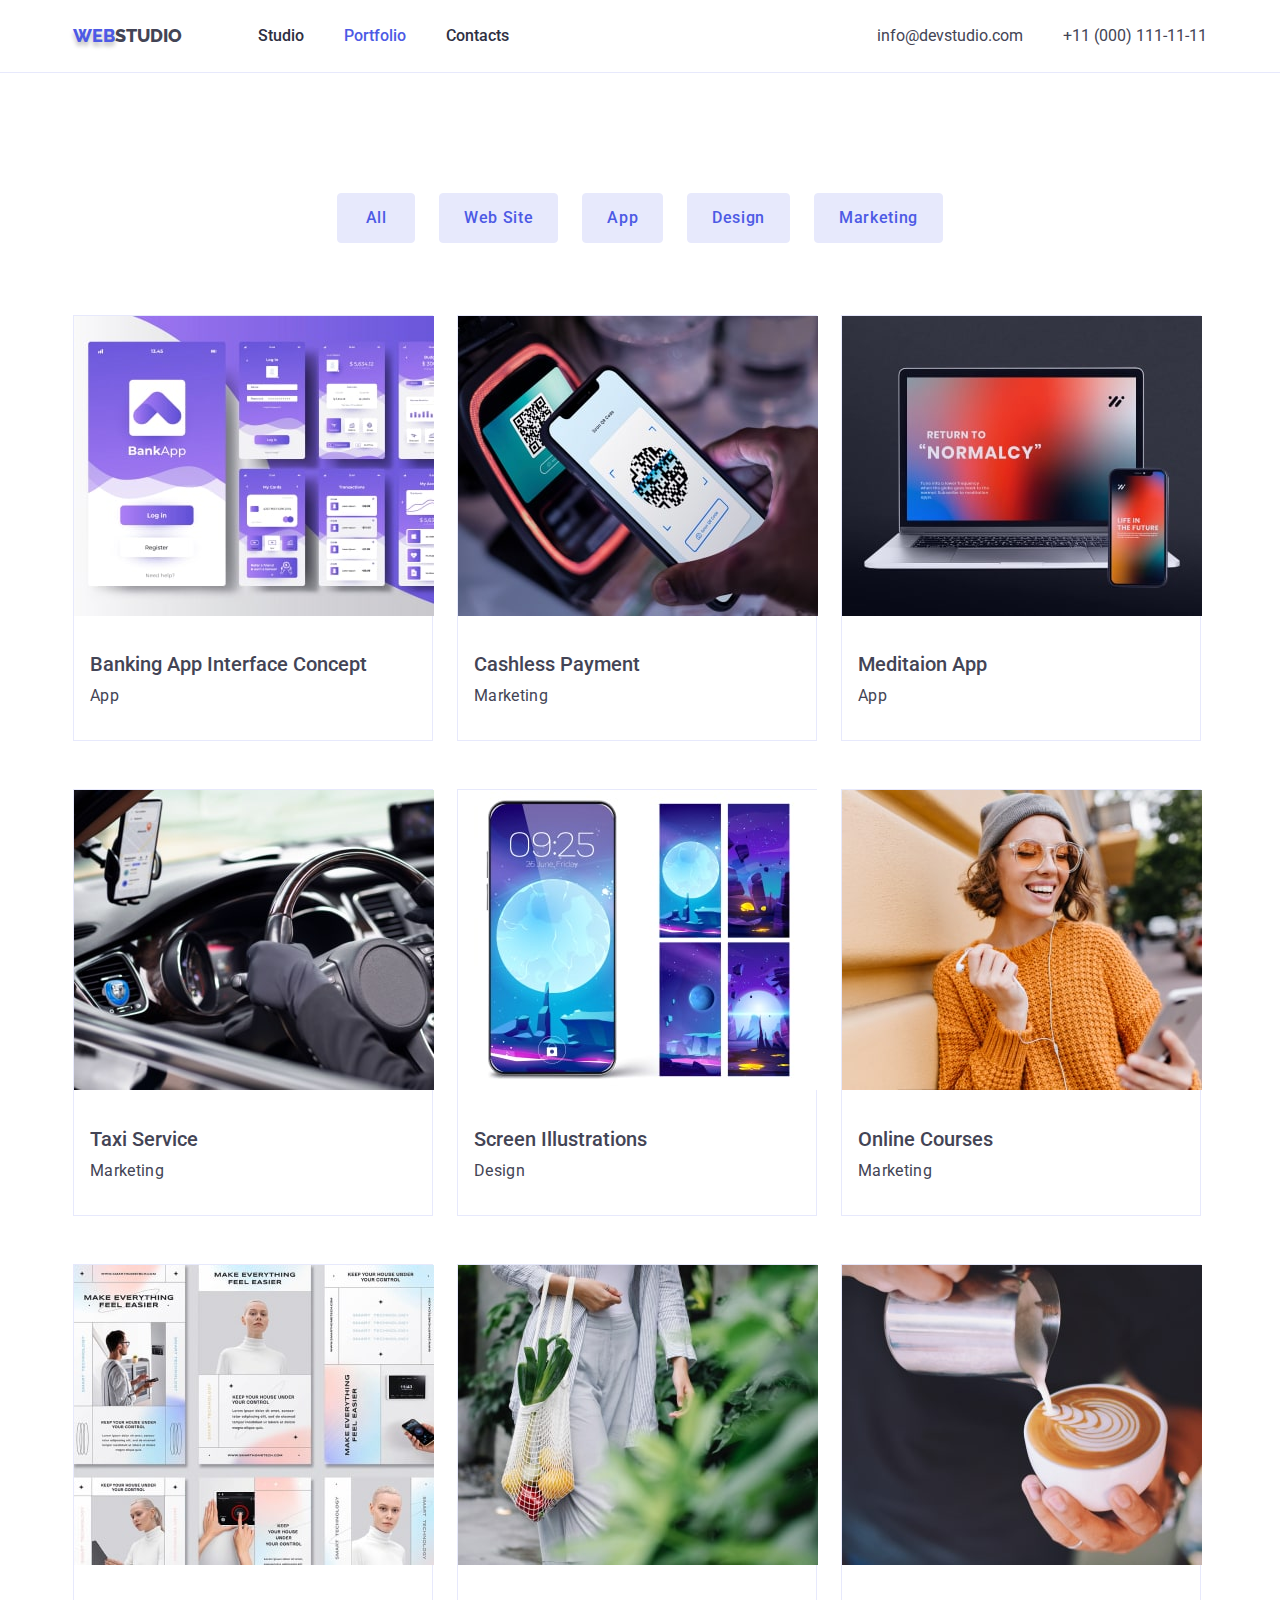
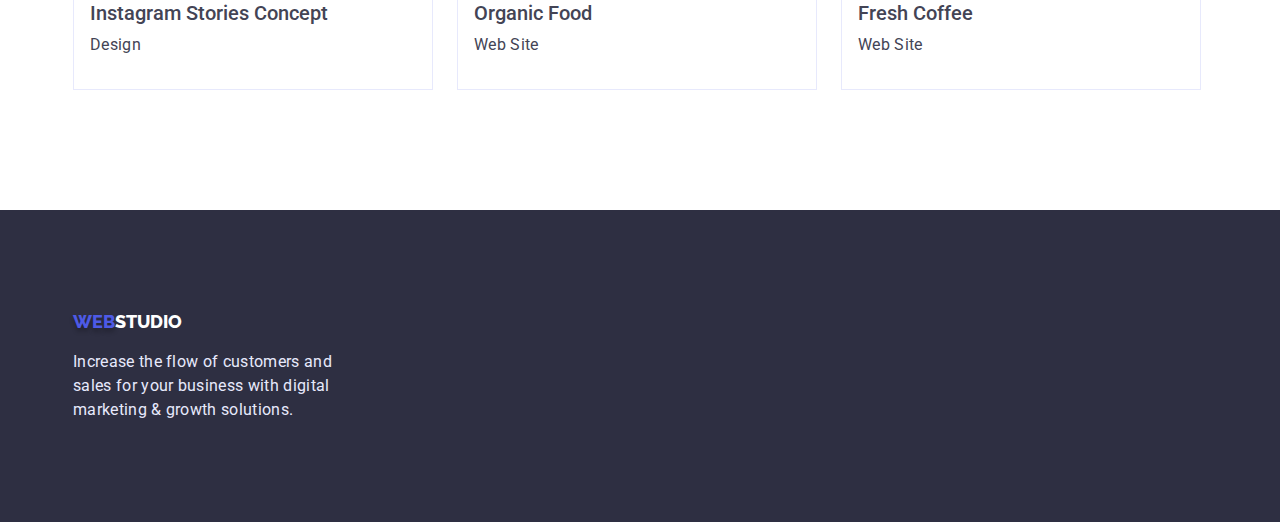
==== portfolio.html @ 94393971 "Initial commit" ====
<!DOCTYPE html>
<html lang="en">

<head>
    <meta charset="UTF-8">
    <meta http-equiv="X-UA-Compatible" content="IE=edge">
    <meta name="viewport" content="width=device-width, initial-scale=1.0">
    <title>Portfolio</title>
    <link rel="preconnect" href="https://fonts.googleapis.com">
    <link rel="preconnect" href="https://fonts.gstatic.com" crossorigin>
    <link
        href="https://fonts.googleapis.com/css2?family=Montserrat:wght@400;700&family=Raleway:wght@800&family=Roboto:wght@400;500;700;900&display=swap"
        rel="stylesheet">
        <link rel="stylesheet" href="https://cdnjs.cloudflare.com/ajax/libs/modern-normalize/1.1.0/modern-normalize.min.css">
    <link rel="stylesheet" href="./css/styles.css">
</head>

<body>
    <!--header -->
    <header>
        <div class="container header">
        
            <a href="./index.html" class="logo"> <span class="logo-web">Web</span>Studio</a>
        <nav>
            <ul class="site-nav">
                <li class="item"> <a href="./index.html" class="nav-pages">Studio</a></li>
                <li class="item"> <a href="./portfolio.html" class="nav-pages curent">Portfolio</a></li>
                <li class="item"> <a href="" class="nav-pages">Contacts</a></li>
            </ul>
        </nav>
        <address class="address-item">
            <ul class="address">
                <li class="item"> <a href="mailto:info@devstudio.com" class="link">info@devstudio.com</a> </li>
                <li class="item"> <a href="tel:+110001111111" class="link">+11 (000) 111-11-11</a> </li>
            </ul>
        </address>
    </div>
    </header>
    <main>
        
        <!-- section portfolio-->
        <section class="section">
            <div class="container">
            <h1 class="section-title visually-hidden">Project cards</h1>
            <ul class="btn-list">
                <li class="item"> <button class="btn btn-portfolio">All</button></li>
                <li class="item"> <button class="btn btn-portfolio">Web Site</button></li>
                <li class="item"> <button class="btn btn-portfolio">App</button></li>
                <li class="item"> <button class="btn btn-portfolio">Design</button></li>
                <li class="item"> <button class="btn btn-portfolio">Marketing</button></li>
            </ul>
            <ul class="portfolio">
                <li class="item flex"> <img src="./images/img1port.jpg" alt="banking programs" width="360">
                    <div class="portfolio-text">
                    <h2 class="title-small">Banking App Interface Concept</h2>
                    <p class="text">App</p>
                    </div>
                </li>
                <li class="item flex"> <img src="./images/img2port.jpg" alt="Cashless Payment" width="360">
                    <div class="portfolio-text">
                    <h2 class="title-small">Cashless Payment</h2>
                    <p class="text">Marketing</p>
                    </div>
                </li>
                <li class="item flex"> <img src="./images/img3port.jpg" alt="Meditaion" width="360">
                    <div class="portfolio-text">
                    <h2 class="title-small">Meditaion App</h2>
                    <p class="text">App</p>
                    </div>
                </li>
                <li class="item flex"> <img src="./images/img4port.jpg" alt="Taxi" width="360">
                    <div class="portfolio-text">
                    <h2 class="title-small">Taxi Service</h2>
                    <p class="text">Marketing</p>
                    </div>
                </li>
                <li class="item flex"> <img src="./images/img5port.jpg" alt="Screen Illustrations" width="360">
                    <div class="portfolio-text">
                    <h2 class="title-small">Screen Illustrations</h2>
                    <p class="text">Design</p>
                    </div>
                </li>
                <li class="item flex"> <img src="./images/img6port.jpg" alt="Online Courses" width="360">
                    <div class="portfolio-text">
                    <h2 class="title-small">Online Courses</h2>
                    <p class="text">Marketing</p>
                    </div>
                </li>
                <li class="item flex"> <img src="./images/img7port.jpg" alt="Instagram Stories" width="360">
                    <div class="portfolio-text">
                    <h2 class="title-small">Instagram Stories Concept</h2>
                    <p class="text">Design</p>
                    </div>
                </li>
                <li class="item flex"> <img src="./images/img8port.jpg" alt="Organic Food" width="360">
                    <div class="portfolio-text">
                    <h2 class="title-small">Organic Food</h2>
                    <p class="text">Web Site</p>
                    </div>
                </li>
                <li class="item flex"> <img src="./images/img9port.jpg" alt="Fresh Coffee" width="360">
                    <div class="portfolio-text">
                    <h2 class="title-small">Fresh Coffee</h2>
                    <p class="text">Web Site</p>
                    </div>
                </li>
            </ul>
        </div>
        </section>

    </main>
    <!--footer -->
    <footer class="footer">
        <div class="container">
        <a href="./index.html" class="logo"> <span class="logo-web">Web</span>Studio</a>
        <p class="text">Increase the flow of customers and sales for your business with digital marketing & growth solutions.</p>
    </div></footer>
</body>

</html>
---- css/styles.css ----
:root {
    --text-color: #434455;
    --title-color: #2E2F42;
    --accent-color: #4D5AE5;
    --btn-color: #E7E9FC;
    --bac-secondary-color: #F4F4FD;
}


body {
    background-color: #ffffff;
    color: var(--text-color);
    font-family: 'Roboto', sans-serif;
    font-size: 16px;
}

ul {
    list-style: none;
    padding: 0;
    margin: 0;
}

/* logo webstudio */
.logo {
    color: var(--text-color);
    text-decoration: none;
    text-transform: uppercase;
    font-family: 'Raleway', sans-serif;
    font-style: normal;
    font-weight: 800;
    font-size: 18px;
    line-height: 1.3;
}

.logo:hover {
    color: var(--accent-color);
}

.logo-web {
    color: var(--accent-color);
    text-shadow: 0px 4px 4px rgba(0, 0, 0, 0.25);
}

/* nav */
.nav-pages {
    display: block;
        padding-top: 24px;
        padding-bottom: 24px;

    color: var(--title-color);

    text-decoration: none;
    font-weight: 500;
    font-size: 16px;
    line-height: 1.5;
}

.nav-pages:hover,
.nav-pages:focus {
    color: var(--accent-color);
}

.nav-pages.curent {
    color: var(--accent-color);
}

/* address */
.link {
    color: var(--text-color);
    font-style: normal;
    text-decoration: none;
}

.link:hover {
    color: var(--accent-color);
}

/* hero */
.hero {
    background-color: var(--title-color);
    text-align: center;
   padding-top: 188px;
   padding-bottom: 292px;
   height: 600px;
}
.hero-title {
    width: 494px;
    color: #ffffff;
    font-weight: 700;
    font-size: 56px;
    line-height: 1;
    margin: 0 auto;
   
}

/* buttons */
.btn {
    background-color: var(--accent-color);
    color: #ffffff;
    cursor: pointer;
        font-family: 'Roboto', sans-serif;
        font-weight: 500;
        font-size: 16px;
        line-height: 1.5;
        letter-spacing: 0.04em;
         border-radius: 4px;
         border: 1px solid transparent;
}

.btn-hero {
    padding: 16px 32px;
    min-width: 169px;
    text-align: center;
    margin-top: 48px;
    
}
    

.btn-portfolio {
    background-color: var(--btn-color);
    color: var(--accent-color);
    padding: 12px 24px;
    min-width: 78px;
    text-align: center;
    border-color: var(--btn-color);
}

.btn.btn-portfolio:hover {
    background-color: var(--accent-color);
    color: #ffffff;
}

/* section */
.section {
    color: var(--text-color);
    padding-bottom: 120px;
    padding-top: 120px;

}
.section.what-doing {
    padding-top: 0;
}

.section.team {
    background-color: var(--bac-secondary-color);
    padding-top: 120px;
}
.section-title {
    color: var(--title-color);
    font-weight: 700;
    font-size: 36px;
    line-height: 1.1;
    text-align: center;
    margin-top: 0;
    margin-bottom: 72px;
    
    
}

.title-small {
    font-weight: 500;
    font-size: 20px;
    line-height: 1.2;
    margin-top: 0;
    margin-bottom: 8px;
}
.title-small.specifics {
    padding-top: 0;
}
.text {
    margin: 0;
    width: 264px;
    letter-spacing: 0.02em;
    line-height: 24px;
}
.our-team-text {
padding-top: 32px;
padding-bottom: 32px;
}
.portfolio-text {
    padding-top: 32px;
    padding-bottom: 32px;
}

.portfolio .title-small {
    padding-left: 16px;
}
.portfolio .text {
    padding-left: 16px;
}
/* title invisible */
.visually-hidden {
    position: absolute;
    white-space: nowrap;
    width: 1px;
    height: 1px;
    overflow: hidden;
    border: 0;
    padding: 0;
    clip: rect(0 0 0 0);
    clip-path: inset(50%);
    margin: -1px;
}

/* footer */
.footer {
    background-color: var(--title-color);
    color: #ffffff;
    padding: 100px 0;
}
.footer .logo {
    color: #ffffff;
}
.footer .text {
    color: var(--btn-color);
    margin-top: 16px;
}
/* blok */
.container {
    width: 1158px;
    padding-left: 12px;
    padding-right: 12px;
    margin-left: auto;
    margin-right: auto;
}
header {
    border-bottom: 1px solid #E7E9FC;
}

.btn-list {
    display: flex;
    margin-bottom: 72px;
    justify-content: center;
}
.btn-list .item+.item {
    margin-left: 24px;
}
/* flex */

.header {
    display: flex;
    align-items: center;
}
.site-nav {
    display: flex;
    margin-left: 76px;
}
.site-nav .item {
    display: block;
   
}
.site-nav .item:not(:last-child) {
margin-right: 40px;
}

.address {
    display: flex;
    
}
.address .item + .item {
    margin-left: 40px;
}
.address-item {
    margin-left: auto;
}
.specifics-list {
    display: flex;
}

.specifics-list .item +.item {
    margin-left: 24px;
}
.we-doing {
    display: flex;
}
.we-doing .item +.item {
    margin-left: 24px;
}
.our-team {
    display: flex;
    }

.our-team .item {
   text-align: center; 

}

.our-team .item +.item {
    margin-left: 24px;
}

.portfolio {
    display: flex;
    flex-wrap: wrap;
    
}

.portfolio .item {
    width: 360px;
    margin-right: 24px;
    margin-bottom: 48px;
    border: 1px solid #E7E9FC;
}

.portfolio .item.flex:nth-child(3n) {
    margin-right: 0;
}
.portfolio .item.flex:nth-last-child(-n + 3) {
    margin-bottom: 0;
}
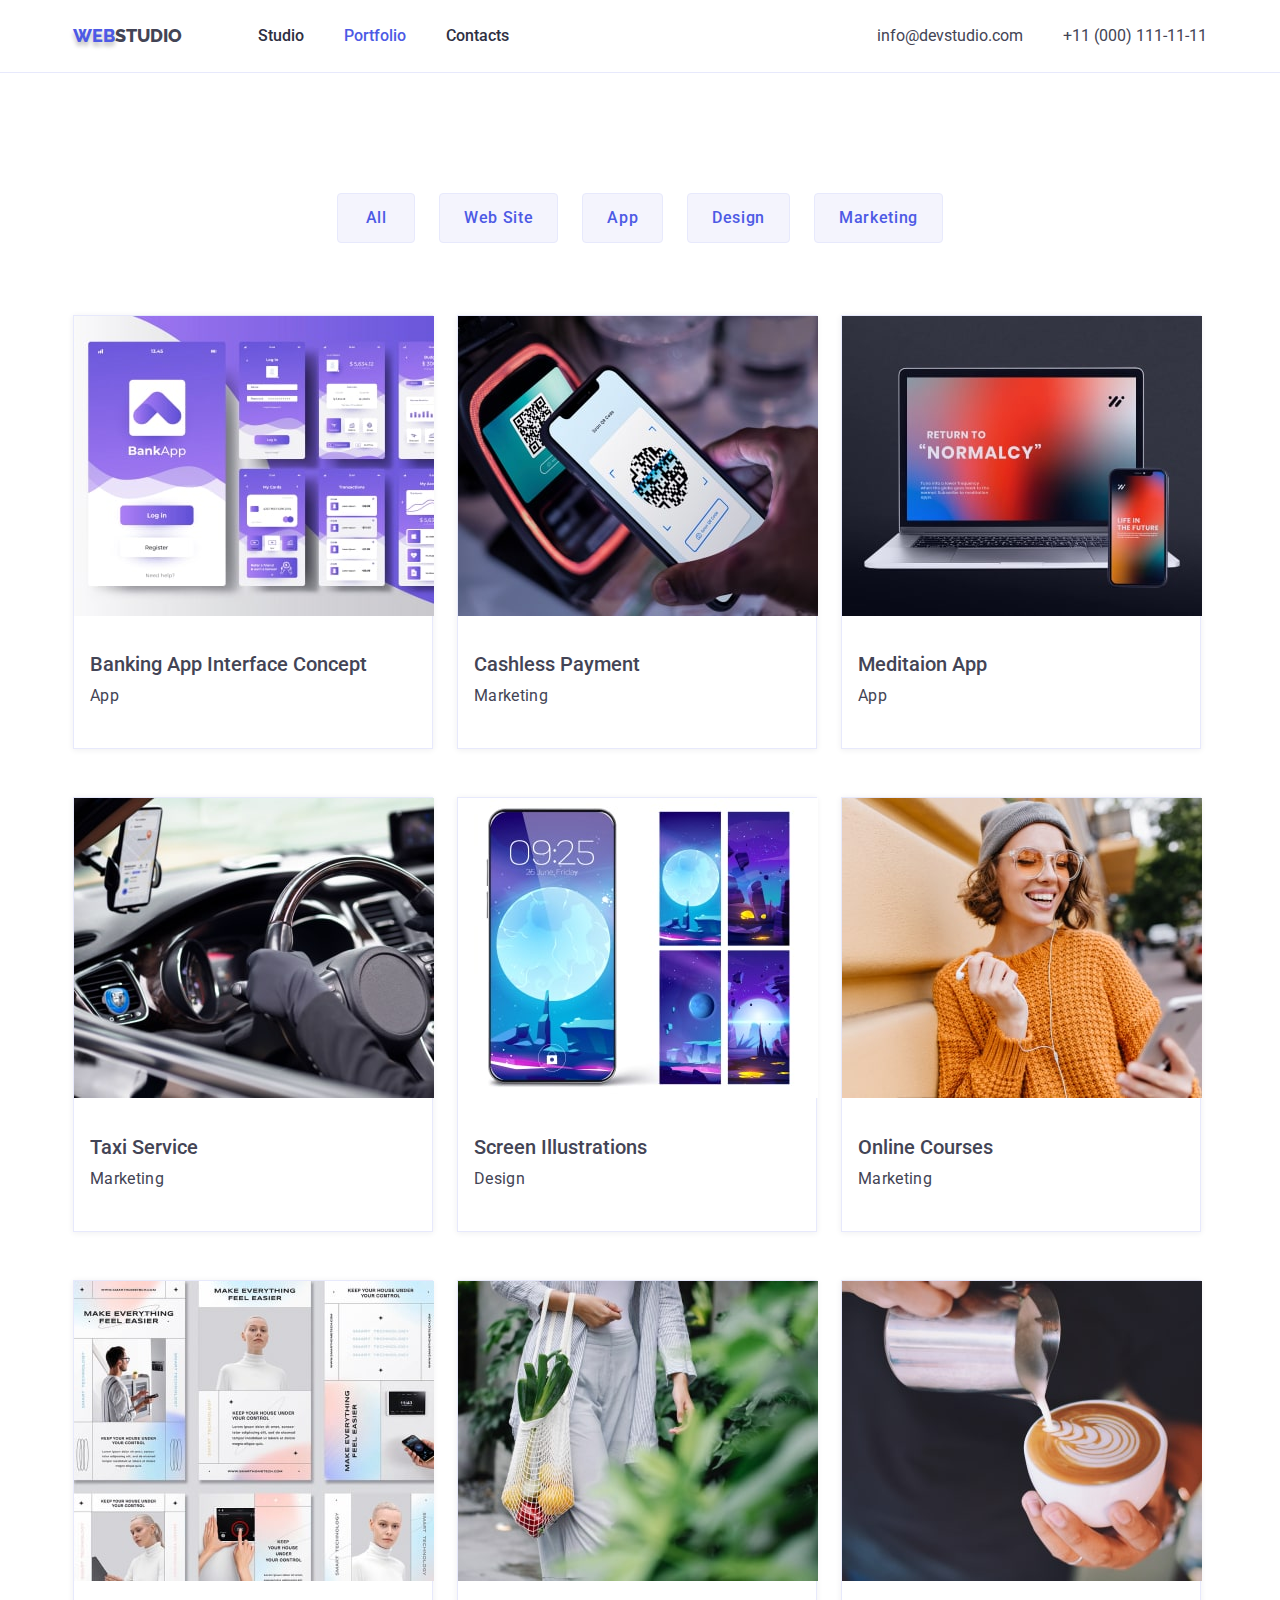
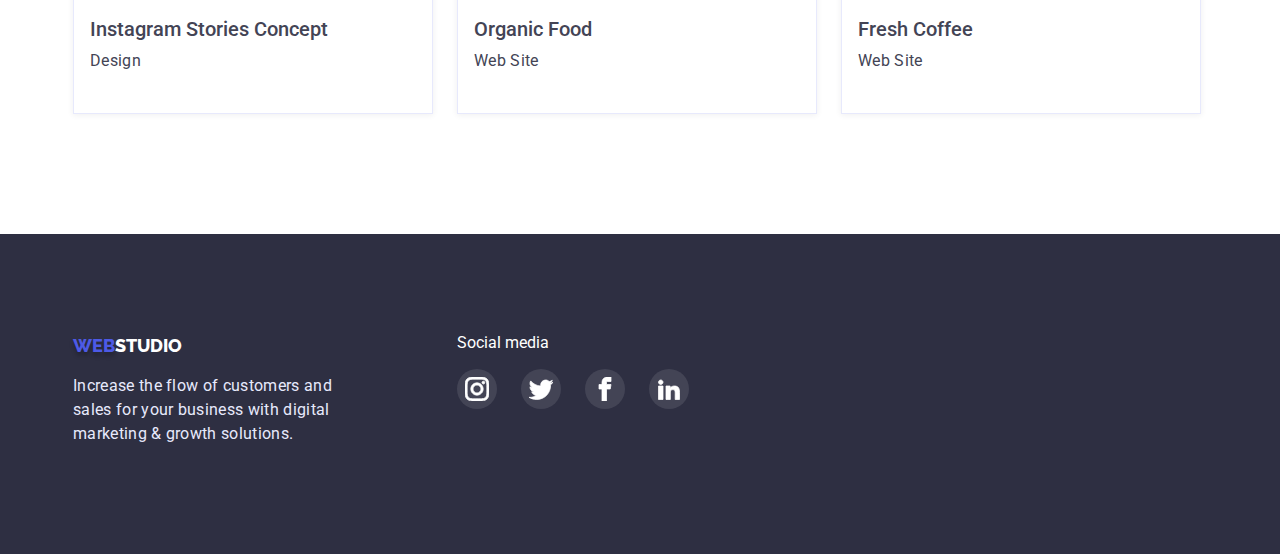
==== commit f3740e89: "social link" ====
--- a/portfolio.html
+++ b/portfolio.html
@@ -112,9 +112,42 @@
     <!--footer -->
     <footer class="footer">
         <div class="container">
-        <a href="./index.html" class="logo"> <span class="logo-web">Web</span>Studio</a>
-        <p class="text">Increase the flow of customers and sales for your business with digital marketing & growth solutions.</p>
-    </div></footer>
+            <div class="logo-footer">
+                <a href="./index.html" class="logo"> <span class="logo-web">Web</span>Studio</a>
+                <p class="text">Increase the flow of customers and sales for your business with digital marketing & growth
+                    solutions.</p>
+            </div>
+            <div class="social-footer">
+                <p>Social media</p>
+                <ul class="soc-net">
+                    <li class="social-link ft">
+                        <a href="http://" class="social">
+                            <svg class="icon icon-ft icon-instagram">
+                                <use xlink:href="/sprite.svg#icon-instagram"></use>
+                            </svg></a>
+                    </li>
+                    <li class="social-link ft">
+                        <a href="http://" class="social">
+                            <svg class="icon icon-ft icon-twitter">
+                                <use xlink:href="/sprite.svg#icon-twitter"></use>
+                            </svg></a>
+                    </li>
+                    <li class="social-link ft">
+                        <a href="http://" class="social">
+                            <svg class="icon icon-ft icon-facebook">
+                                <use xlink:href="/sprite.svg#icon-facebook"></use>
+                            </svg></a>
+                    </li>
+                    <li class="social-link ft">
+                        <a href="http://" class="social">
+                            <svg class="icon icon-ft icon-linkedin2">
+                                <use xlink:href="/sprite.svg#icon-linkedin2"></use>
+                            </svg></a>
+                    </li>
+                </ul>
+            </div>
+        </div>
+    </footer>
 </body>
 
 </html>--- a/css/styles.css
+++ b/css/styles.css
@@ -82,6 +82,11 @@
    padding-top: 188px;
    padding-bottom: 292px;
    height: 600px;
+   max-width: 1600px;
+   background-image: linear-gradient(to right, rgba(46, 47, 66, 0.7), rgba(46, 47, 66, 0.7)),
+    url(../images/hero-images.jpg); 
+   margin-left: auto;
+   margin-right: auto;
 }
 .hero-title {
     width: 494px;
@@ -117,12 +122,13 @@
     
 
 .btn-portfolio {
-    background-color: var(--btn-color);
+    background-color: #F4F4FD;;
     color: var(--accent-color);
     padding: 12px 24px;
     min-width: 78px;
     text-align: center;
     border-color: var(--btn-color);
+    border: 1px solid #E7E9FC;
 }
 
 .btn.btn-portfolio:hover {
@@ -144,6 +150,11 @@
 .section.team {
     background-color: var(--bac-secondary-color);
     padding-top: 120px;
+}
+
+.our-team .item {
+    box-shadow: 0px 1px 6px rgba(46, 47, 66, 0.08), 0px 1px 1px rgba(46, 47, 66, 0.16), 0px 2px 1px rgba(46, 47, 66, 0.08);
+    border-radius: 0px 0px 4px 4px;
 }
 .section-title {
     color: var(--title-color);
@@ -166,16 +177,19 @@
 }
 .title-small.specifics {
     padding-top: 0;
+    margin-top: 8px;
 }
 .text {
     margin: 0;
     width: 264px;
     letter-spacing: 0.02em;
     line-height: 24px;
+    margin-bottom: 8px;
 }
 .our-team-text {
 padding-top: 32px;
 padding-bottom: 32px;
+
 }
 .portfolio-text {
     padding-top: 32px;
@@ -208,6 +222,11 @@
     color: #ffffff;
     padding: 100px 0;
 }
+
+.footer .container {
+display: flex;
+gap: 120px;
+}
 .footer .logo {
     color: #ffffff;
 }
@@ -215,6 +234,14 @@
     color: var(--btn-color);
     margin-top: 16px;
 }
+
+.logo-footer {
+    
+}
+.social-footer p {
+  margin-top: 0;
+}
+
 /* blok */
 .container {
     width: 1158px;
@@ -265,11 +292,13 @@
 }
 .specifics-list {
     display: flex;
+
 }
 
 .specifics-list .item +.item {
     margin-left: 24px;
 }
+
 .we-doing {
     display: flex;
 }
@@ -281,6 +310,9 @@
     }
 
 .our-team .item {
+    width: 264px;
+    height: 428px;
+    background-color: #ffffff;
    text-align: center; 
 
 }
@@ -307,4 +339,91 @@
 }
 .portfolio .item.flex:nth-last-child(-n + 3) {
     margin-bottom: 0;
+}
+
+.item.flex {
+   border: 1px solid #E7E9FC;
+box-shadow: 0px 1px 6px rgba(46, 47, 66, 0.08); 
+}
+
+
+
+/* псевдоелементи */
+
+.specifics-list .item::before {
+display: block;
+    content: '';
+    width: 264px;
+    height: 112px;
+    border-radius: 4px;
+    background-color: #F4F4FD;
+    background-size: contain;
+    background-repeat: no-repeat;
+    background-position: 50% 50%;
+    background-size: 64px;
+}
+
+.strategy::before {
+   background-image: url(../images/antenna1.svg);
+}
+
+.punctuality::before {
+    background-image: url(../images/clock.svg);   
+}
+
+.diligence::before {
+        background-image: url(../images/diagram.svg);
+}
+
+.technologies::before {
+        background-image: url(../images/astronaut.svg);
+        
+}
+/* social-link */
+.soc-net {
+    display: flex; 
+        content: '';
+        gap: 24px;
+        margin: 0 auto;
+        width: 232px;
+}
+.social-link {
+    display: block;
+    width: 40px;
+        height: 40px;
+        background-color: #4D5AE5;
+        border-radius: 50%;
+        
+}
+.ft {
+    background-color: #434455;
+
+}
+
+.social {
+    display: flex;
+        content: '';
+        width: 100%;
+        height: 100%;
+    justify-content: center;
+    align-items: center;
+
+}
+
+.icon {
+    display: block;
+            width: 16px;
+            height: 16px;
+            stroke-width: 1px;
+            stroke: #4D5AE5;
+            fill: white;
+
+}
+
+.icon-ft {
+    width: 24px;
+        height: 24px;
+        stroke-width: 1px;
+        stroke: white;
+        fill: white;
 }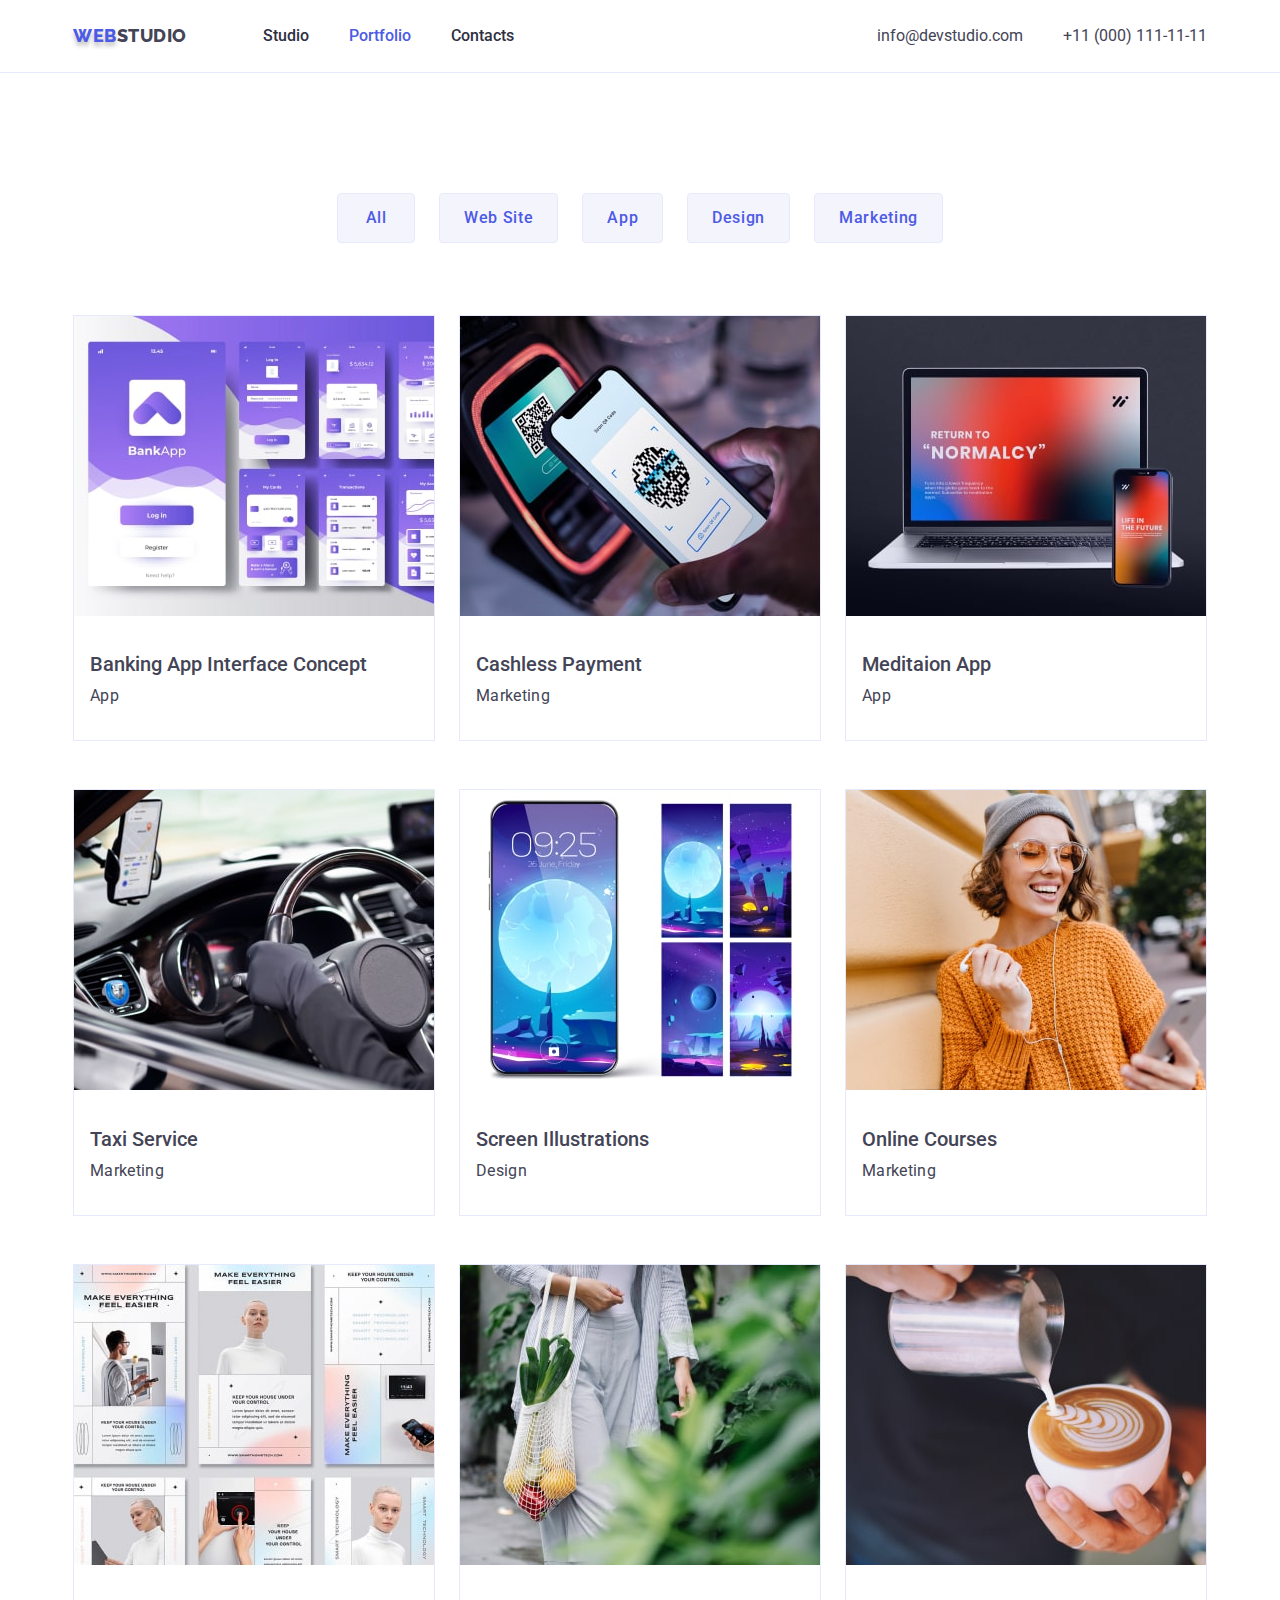
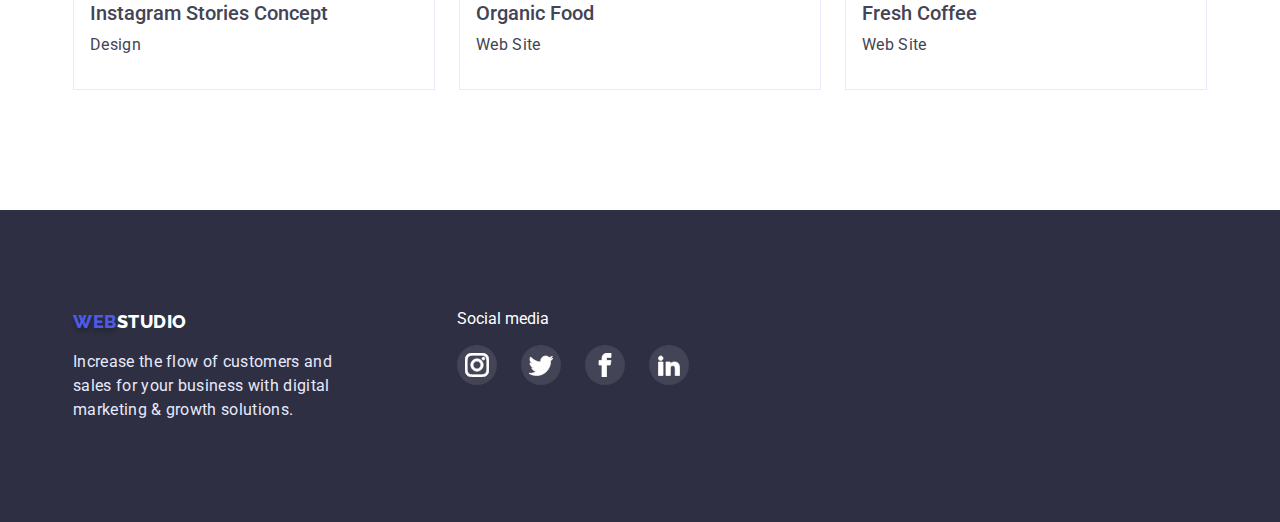
==== commit 6b6ab97d: "work on mistakes" ====
--- a/portfolio.html
+++ b/portfolio.html
@@ -122,26 +122,26 @@
                 <ul class="soc-net">
                     <li class="social-link ft">
                         <a href="http://" class="social">
-                            <svg class="icon icon-ft icon-instagram">
-                                <use xlink:href="/sprite.svg#icon-instagram"></use>
+                            <svg class="icon-ft icon-instagram">
+                                <use href="./sprite.svg#icon-instagram"></use>
                             </svg></a>
                     </li>
                     <li class="social-link ft">
                         <a href="http://" class="social">
-                            <svg class="icon icon-ft icon-twitter">
-                                <use xlink:href="/sprite.svg#icon-twitter"></use>
+                            <svg class="icon-ft icon-twitter">
+                                <use href="./sprite.svg#icon-twitter"></use>
                             </svg></a>
                     </li>
                     <li class="social-link ft">
                         <a href="http://" class="social">
-                            <svg class="icon icon-ft icon-facebook">
-                                <use xlink:href="/sprite.svg#icon-facebook"></use>
+                            <svg class="icon-ft icon-facebook">
+                                <use href="./sprite.svg#icon-facebook"></use>
                             </svg></a>
                     </li>
                     <li class="social-link ft">
                         <a href="http://" class="social">
-                            <svg class="icon icon-ft icon-linkedin2">
-                                <use xlink:href="/sprite.svg#icon-linkedin2"></use>
+                            <svg class="icon-ft icon-linkedin2">
+                                <use href="./sprite.svg#icon-linkedin2"></use>
                             </svg></a>
                     </li>
                 </ul>
--- a/css/styles.css
+++ b/css/styles.css
@@ -30,6 +30,8 @@
     font-weight: 800;
     font-size: 18px;
     line-height: 1.3;
+    letter-spacing: 0.03em;
+    text-transform: uppercase;
 }
 
 .logo:hover {
@@ -164,9 +166,14 @@
     text-align: center;
     margin-top: 0;
     margin-bottom: 72px;
-    
-    
-}
+       
+}
+
+.section-customers {
+    padding-top: 130px;
+    padding-bottom: 120px;
+}
+
 
 .title-small {
     font-weight: 500;
@@ -181,10 +188,9 @@
 }
 .text {
     margin: 0;
-    width: 264px;
     letter-spacing: 0.02em;
     line-height: 24px;
-    margin-bottom: 8px;
+    
 }
 .our-team-text {
 padding-top: 32px;
@@ -194,14 +200,13 @@
 .portfolio-text {
     padding-top: 32px;
     padding-bottom: 32px;
+    padding-left: 16px;
 }
 
 .portfolio .title-small {
-    padding-left: 16px;
-}
-.portfolio .text {
-    padding-left: 16px;
-}
+    padding-left:
+}
+
 /* title invisible */
 .visually-hidden {
     position: absolute;
@@ -236,6 +241,7 @@
 }
 
 .logo-footer {
+    width: 264px;
     
 }
 .social-footer p {
@@ -328,7 +334,7 @@
 }
 
 .portfolio .item {
-    width: 360px;
+    width: 362px;
     margin-right: 24px;
     margin-bottom: 48px;
     border: 1px solid #E7E9FC;
@@ -341,12 +347,14 @@
     margin-bottom: 0;
 }
 
-.item.flex {
-   border: 1px solid #E7E9FC;
-box-shadow: 0px 1px 6px rgba(46, 47, 66, 0.08); 
-}
-
-
+.item.flex:hover {
+    box-shadow: 0px 1px 6px rgba(46, 47, 66, 0.08); 
+    cursor: pointer;
+}
+
+.item.flex:focus {
+    box-shadow: 0px 1px 6px rgba(46, 47, 66, 0.08);
+}
 
 /* псевдоелементи */
 
@@ -379,12 +387,12 @@
         background-image: url(../images/astronaut.svg);
         
 }
-/* social-link */
+/* sprite svg */
 .soc-net {
     display: flex; 
         content: '';
         gap: 24px;
-        margin: 0 auto;
+        margin: 8px auto 0 auto;
         width: 232px;
 }
 .social-link {
@@ -393,10 +401,15 @@
         height: 40px;
         background-color: #4D5AE5;
         border-radius: 50%;
-        
-}
+}
+
+.social-link:hover {
+    background-color: #404BBF;
+}
+
 .ft {
     background-color: #434455;
+    gap: 24px;
 
 }
 
@@ -419,6 +432,7 @@
             fill: white;
 
 }
+
 
 .icon-ft {
     width: 24px;
@@ -426,4 +440,40 @@
         stroke-width: 1px;
         stroke: white;
         fill: white;
+}
+
+.customers {
+    display: flex;
+        content: '';
+        gap: 24px;
+        margin: 0 auto;
+        width: 1128px;
+}
+
+.customers-link {
+    display: block;
+        width: 168px;
+        height: 88px;
+        border: 1px solid #8E8F99;
+        border-radius: 4px;
+}
+
+.company {
+    display: flex;
+        content: '';
+        width: 100%;
+        height: 100%;
+        justify-content: center;
+        align-items: center;
+}
+
+.icon-company {
+    display: block;
+        width: 104px;
+        height: 56px;
+        fill: #8E8F99;
+}
+
+.icon-company:hover {
+    fill: var(--accent-color);
 }